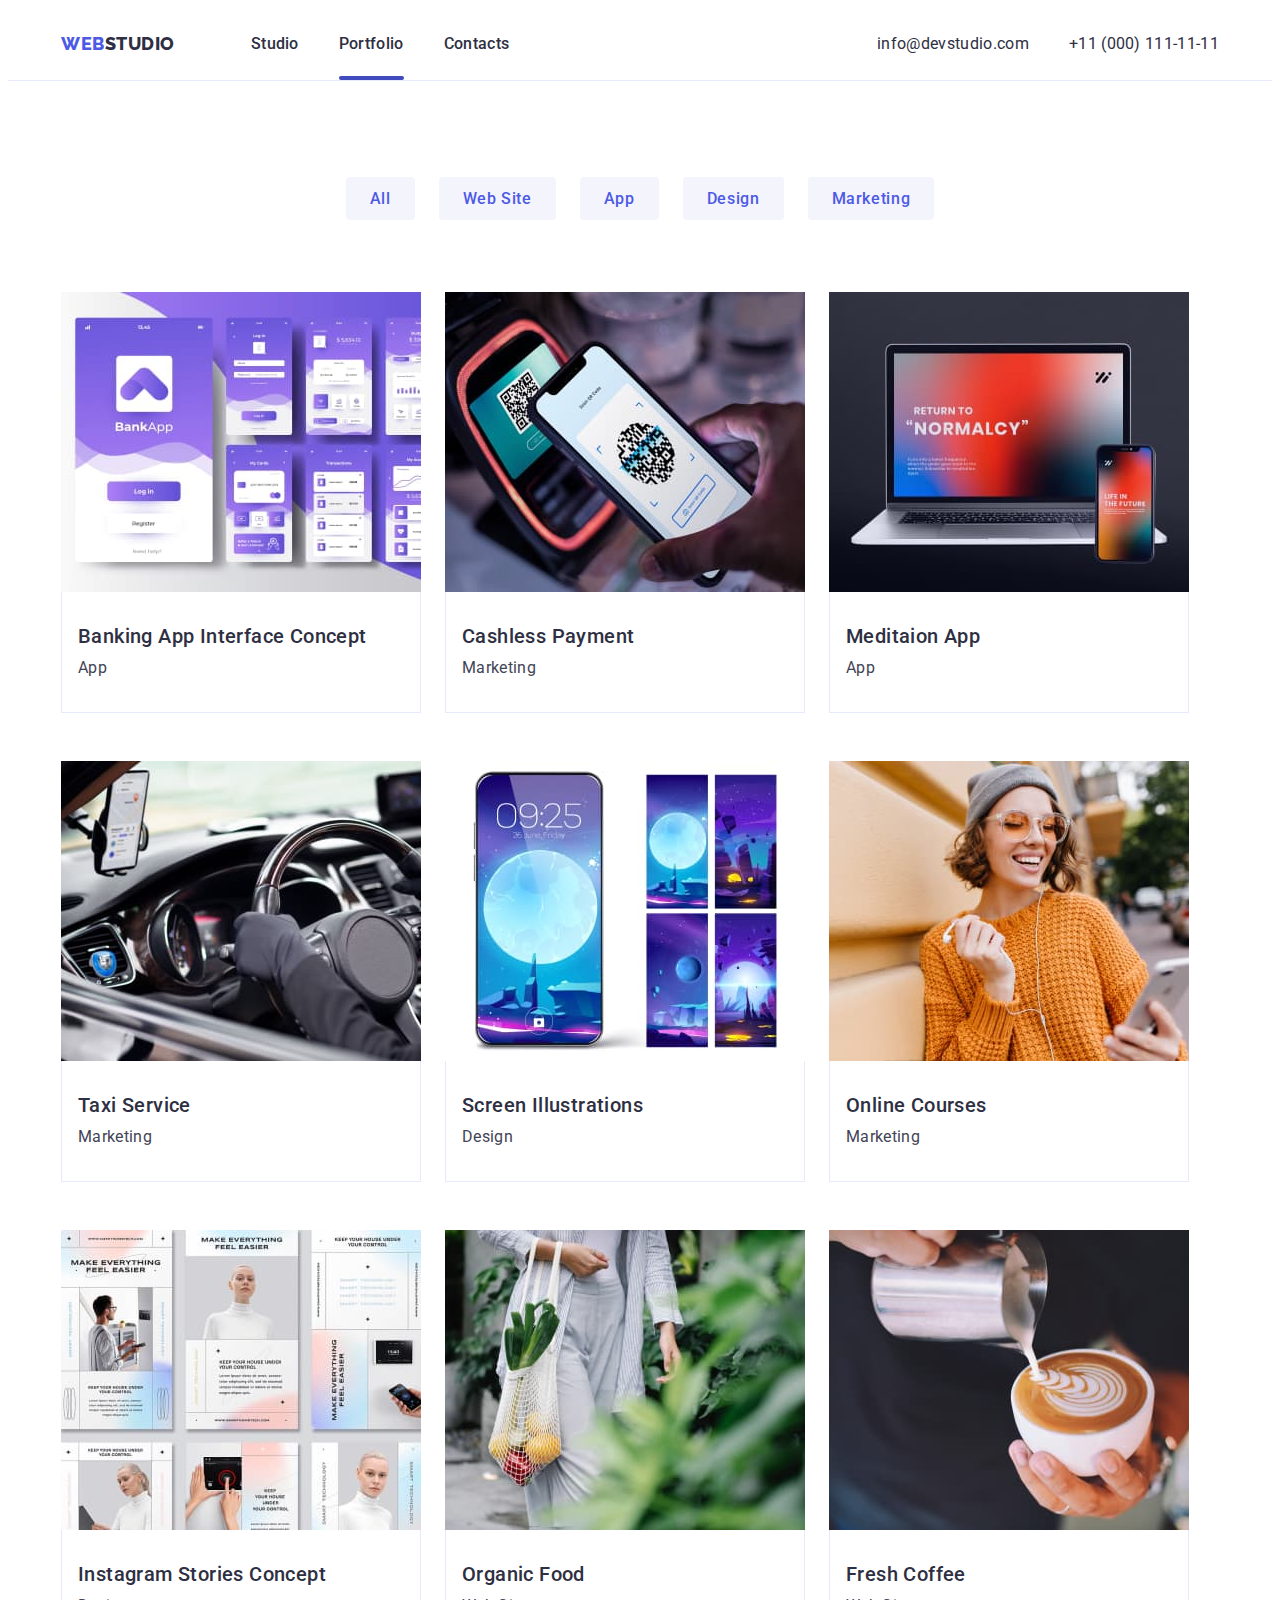
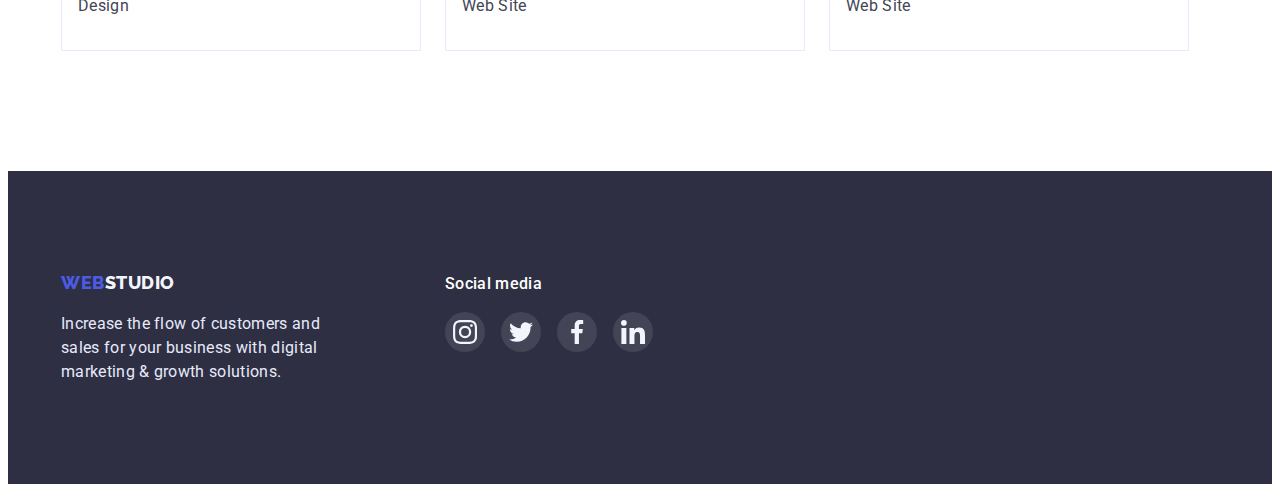
==== portfolio.html @ 54571c9c "Initial commit" ====
<!DOCTYPE html>
<html lang="en">
  <head>
    <meta charset="UTF-8" />
    <meta http-equiv="X-UA-Compatible" content="IE=edge" />
    <meta name="viewport" content="width=device-width, initial-scale=1.0" />

    <title>WebStudio</title>

    <link rel="preconnect" href="https://fonts.googleapis.com" />
    <link rel="preconnect" href="https://fonts.gstatic.com" crossorigin />
    <link
      href="https://fonts.googleapis.com/css2?family=Raleway:wght@800&family=Roboto:wght@400;500;700&display=swap"
      rel="stylesheet"
    />
    <link
      rel="stylesheet"
      href="https://cdnjs.cloudflare.com/ajax/libs/modern-normalize/1.1.0/modern-normalize.min.css"
      integrity="sha512-wpPYUAdjBVSE4KJnH1VR1HeZfpl1ub8YT/NKx4PuQ5NmX2tKuGu6U/JRp5y+Y8XG2tV+wKQpNHVUX03MfMFn9Q=="
      crossorigin="anonymous"
      referrerpolicy="no-referrer"
    />
    <link rel="stylesheet" href="./css/styles.css" />
  </head>

  <body>
    <!-- header -->
    <header class="header-section">
      <div class="header container">
        <nav class="header-nav">
          <a class="logo-header" href="./index.html"
            ><span class="logo-web">Web</span>Studio</a
          >
          <ul class="nav-list">
            <li><a class="nav-link" href="./index.html">Studio</a></li>
            <li>
              <a class="nav-link is-active" href="./portfolio.html"
                >Portfolio</a
              >
            </li>
            <li><a class="nav-link" href="#">Contacts</a></li>
          </ul>
        </nav>
        <address class="address">
          <ul class="address-list">
            <li>
              <a class="address-link" href="mailto:info@devstudio.com"
                >info@devstudio.com</a
              >
            </li>
            <li>
              <a class="address-link" href="tel:+110001111111"
                >+11 (000) 111-11-11</a
              >
            </li>
          </ul>
        </address>
      </div>
    </header>
    <main>
      <!-- portfolio -->
      <section class="switcher-section">
        <div class="container">
          <h1 class="visually-hidden">Our Products</h1>
          <!-- switecher -->
          <ul class="switcher">
            <li class="switcher-item">
              <button class="switcher-btn" type="button">All</button>
            </li>
            <li class="switcher-item">
              <button class="switcher-btn" type="button">Web Site</button>
            </li>
            <li class="switcher-item">
              <button class="switcher-btn" type="button">App</button>
            </li>
            <li class="switcher-item">
              <button class="switcher-btn" type="button">Design</button>
            </li>
            <li class="switcher-item">
              <button class="switcher-btn" type="button">Marketing</button>
            </li>
          </ul>
          <ul class="portfolio">
            <li class="portfolio-item">
              <a href="#" class="link-portfolio">
                <div class="card-img-hover-thomb">
                  <img
                    class="card-img"
                    src="./images/banking-app.jpg"
                    alt="Bank violet UI"
                    width="360"
                    height="300"
                  />
                  <div class="card-img-hover">
                    <p class="card-img-hover-text">
                      14 Stylish and User-Friendly App Design Concepts · Task
                      Manager App · Calorie Tracker App · Exotic Fruit Ecommerce
                      App · Cloud Storage App
                    </p>
                  </div>
                </div>
                <div class="portfolio-card-subscription">
                  <h2 class="section-subtitle">
                    Banking App Interface Concept
                  </h2>
                  <p class="portfolio-card-text">App</p>
                </div></a
              >
            </li>
            <li class="portfolio-item">
              <a href="#" class="link-portfolio">
                <div class="card-img-hover-thomb">
                  <img
                    class="card-img"
                    src="./images/payment.jpg"
                    alt="Cashless payment with
              smartphone"
                    width="360"
                    height="300"
                  />
                  <div class="card-img-hover">
                    <p class="card-img-hover-text">
                      14 Stylish and User-Friendly App Design Concepts · Task
                      Manager App · Calorie Tracker App · Exotic Fruit Ecommerce
                      App · Cloud Storage App
                    </p>
                  </div>
                </div>
                <div class="portfolio-card-subscription">
                  <h2 class="section-subtitle">Cashless Payment</h2>
                  <p>Marketing</p>
                </div></a
              >
            </li>
            <li class="portfolio-item">
              <a href="#" class="link-portfolio"
                ><div class="card-img-hover-thomb">
                  <img
                    class="card-img"
                    src="./images/meditation_app.jpg"
                    alt="Smartphone and laptop"
                    width="360"
                    height="300"
                  />
                  <div class="card-img-hover">
                    <p class="card-img-hover-text">
                      14 Stylish and User-Friendly App Design Concepts · Task
                      Manager App · Calorie Tracker App · Exotic Fruit Ecommerce
                      App · Cloud Storage App
                    </p>
                  </div>
                </div>
                <div class="portfolio-card-subscription">
                  <h2 class="section-subtitle">Meditaion App</h2>
                  <p>App</p>
                </div></a
              >
            </li>
            <li class="portfolio-item">
              <a href="#" class="link-portfolio">
                <div class="card-img-hover-thomb">
                  <img
                    class="card-img"
                    src="./images/taxi.jpg"
                    alt="Car interier"
                    width="360"
                    height="300"
                  />
                  <div class="card-img-hover">
                    <p class="card-img-hover-text">
                      14 Stylish and User-Friendly App Design Concepts · Task
                      Manager App · Calorie Tracker App · Exotic Fruit Ecommerce
                      App · Cloud Storage App
                    </p>
                  </div>
                </div>
                <div class="portfolio-card-subscription">
                  <h2 class="section-subtitle">Taxi Service</h2>
                  <p>Marketing</p>
                </div></a
              >
            </li>
            <li class="portfolio-item">
              <a href="#" class="link-portfolio">
                <div class="card-img-hover-thomb">
                  <img
                    class="card-img"
                    src="./images/illustration.jpg"
                    alt="Smartphone and four
              wallpappers"
                    width="360"
                    height="300"
                  />
                  <div class="card-img-hover">
                    <p class="card-img-hover-text">
                      14 Stylish and User-Friendly App Design Concepts · Task
                      Manager App · Calorie Tracker App · Exotic Fruit Ecommerce
                      App · Cloud Storage App
                    </p>
                  </div>
                </div>
                <div class="portfolio-card-subscription">
                  <h2 class="section-subtitle">Screen Illustrations</h2>
                  <p>Design</p>
                </div></a
              >
            </li>
            <li class="portfolio-item">
              <a href="#" class="link-portfolio">
                <div class="card-img-hover-thomb">
                  <img
                    class="card-img"
                    src="./images/courses.jpg"
                    alt="Smiling girl"
                    width="360"
                    height="300"
                  />
                  <div class="card-img-hover">
                    <p class="card-img-hover-text">
                      14 Stylish and User-Friendly App Design Concepts · Task
                      Manager App · Calorie Tracker App · Exotic Fruit Ecommerce
                      App · Cloud Storage App
                    </p>
                  </div>
                </div>
                <div class="portfolio-card-subscription">
                  <h2 class="section-subtitle">Online Courses</h2>
                  <p>Marketing</p>
                </div></a
              >
            </li>
            <li class="portfolio-item">
              <a href="#" class="link-portfolio">
                <div class="card-img-hover-thomb">
                  <img
                    class="card-img"
                    src="./images/instagram.jpg"
                    alt="Six instagram stories"
                    width="360"
                    height="300"
                  />
                  <div class="card-img-hover">
                    <p class="card-img-hover-text">
                      14 Stylish and User-Friendly App Design Concepts · Task
                      Manager App · Calorie Tracker App · Exotic Fruit Ecommerce
                      App · Cloud Storage App
                    </p>
                  </div>
                </div>
                <div class="portfolio-card-subscription">
                  <h2 class="section-subtitle">Instagram Stories Concept</h2>
                  <p>Design</p>
                </div></a
              >
            </li>
            <li class="portfolio-item">
              <a href="#" class="link-portfolio">
                <div class="card-img-hover-thomb">
                  <img
                    class="card-img"
                    src="./images/food.jpg"
                    alt="woman with fruits and
              vegetables"
                    width="360"
                    height="300"
                  />
                  <div class="card-img-hover">
                    <p class="card-img-hover-text">
                      14 Stylish and User-Friendly App Design Concepts · Task
                      Manager App · Calorie Tracker App · Exotic Fruit Ecommerce
                      App · Cloud Storage App
                    </p>
                  </div>
                </div>
                <div class="portfolio-card-subscription">
                  <h2 class="section-subtitle">Organic Food</h2>
                  <p>Web Site</p>
                </div></a
              >
            </li>
            <li class="portfolio-item">
              <a href="#" class="link-portfolio">
                <div class="card-img-hover-thomb">
                  <img
                    class="card-img"
                    src="./images/coffee.jpg"
                    alt="Coffee with milk"
                    width="360"
                    height="300"
                  />
                  <div class="card-img-hover">
                    <p class="card-img-hover-text">
                      14 Stylish and User-Friendly App Design Concepts · Task
                      Manager App · Calorie Tracker App · Exotic Fruit Ecommerce
                      App · Cloud Storage App
                    </p>
                  </div>
                </div>
                <div class="portfolio-card-subscription">
                  <h2 class="section-subtitle">Fresh Coffee</h2>
                  <p>Web Site</p>
                </div></a
              >
            </li>
          </ul>
        </div>
      </section>
    </main>
    <!-- footer -->
    <footer class="footer-section">
      <div class="container footer-blocks">
        <div class="footer-studio">
          <a class="logo-footer logo-header" href="./index.html"
            ><span class="logo-web">Web</span>Studio</a
          >
          <p class="footer-text">
            Increase the flow of customers and sales for your business with
            digital marketing & growth solutions.
          </p>
        </div>

        <div class="footer-social">
          <p class="footer-social-discription">Social media</p>
          <ul class="social-links footer-social-gap">
            <li class="social-icon">
              <a
                href="https://www.instagram.com/"
                target="_blank"
                rel="noopener noreferrer"
                class="social-icon-link footer-social-icon"
              >
                <svg class="social-icon-pic" width="24" height="24">
                  <use href="./images/icons.svg#icon-instagram"></use>
                </svg>
              </a>
            </li>
            <li class="social-icon">
              <a
                href="https://www.twitter.com/"
                target="_blank"
                rel="noopener noreferrer"
                class="social-icon-link footer-social-icon"
              >
                <svg class="social-icon-pic" width="24" height="24">
                  <use href="./images/icons.svg#icon-twitter"></use>
                </svg>
              </a>
            </li>
            <li class="social-icon">
              <a
                href="https://www.facebook.com/"
                target="_blank"
                rel="noopener noreferrer"
                class="social-icon-link footer-social-icon"
              >
                <svg class="social-icon-pic" width="24" height="24">
                  <use href="./images/icons.svg#icon-facebook"></use>
                </svg>
              </a>
            </li>
            <li class="social-icon">
              <a
                href="https://www.linkedin.com/"
                target="_blank"
                rel="noopener noreferrer"
                class="social-icon-link footer-social-icon"
              >
                <svg class="social-icon-pic" width="24" height="24">
                  <use href="./images/icons.svg#icon-linkedin"></use>
                </svg>
              </a>
            </li>
          </ul>
        </div>
      </div>
    </footer>
  </body>
</html>
---- css/styles.css ----
body {
    background-color: var(--color-alternative);
    color: var(--color-text);
    line-height: 1.5;
    font-family: 'Roboto', sans-serif;
}

h1,
h2,
h3,
h4,
h5,
h6,
p {
    margin: 0;
    padding: 0;
}

ul {
    list-style: none;
    margin: 0;
    padding: 0;
}

p {
    letter-spacing: 0.02em
}

:root {
    --color-text: #434455;
    --color-main: #4D5AE5;
    --color-hover: #404BBF;
    --color-text-accent: #2E2F42;
    --color-text-unaccent: #F4F4FD;
    --color-alternative: #fff;
    --transition-type: cubic-bezier(0.4, 0, 0.2, 1);
}

/* common styles */

.container {
    width: 1158px;
    margin: 0px auto;
    padding: 0px 15px;
    /* outline: 1px dotted tomato; */
}

.section-subtitle {
    font-weight: 500;
    font-size: 20px;
    line-height: 1.2;
    color: var(--color-text-accent);
    letter-spacing: 0.02em;
    margin-bottom: 8px;
}

.section-title {
    margin-bottom: 72px;
    font-size: 36px;
    line-height: 1.11;
    text-align: center;
    text-transform: capitalize;
    color: var(--color-text-accent);
    letter-spacing: 0.02em;
}

.card-img {
    max-width: 100%;
    display: block;
}

.social-links {
    display: flex;
    gap: 24px;
}

.social-icon {
    height: 40px;
    width: 40px;

}

.social-icon-pic {
    fill: var(--color-text-unaccent);
}

.social-icon-link {
    width: 100%;
    background-color: var(--color-main);
    border-radius: 50%;
    height: 100%;
    display: flex;
    justify-content: center;
    align-items: center;
    transition: background-color;
    transition-duration: 250ms;
    transition-timing-function: var(--transition-type);
}

.social-icon-link:hover,
.social-icon-link:focus {
    background-color: var(--color-hover);
    outline: none;
}


/* header */

.logo-web {
    color: var(--color-main)
}

.logo-header {
    font-family: 'Raleway', sans-serif;
    font-weight: 800;
    font-size: 18px;
    line-height: 1.33;
    letter-spacing: 0.03em;
    text-transform: uppercase;
    text-decoration: none;
    color: var(--color-text-accent);
    margin-right: 76px;
}

.header-section {
    border-bottom: 1px solid #E7E9FC;
}

.header {
    display: flex;
    align-items: center;
}

.header-nav {
    display: flex;
    align-items: center;
}

.nav-list {
    display: flex;
}

.nav-list li:not(:last-child) {
    margin-right: 40px;
}

.nav-link {
    padding: 24px 0px;
    position: relative;
    display: block;
    font-weight: 500;
    color: var(--color-text-accent);
    text-decoration: none;
    letter-spacing: 0.02em;
    transition: color;
    transition-duration: 250ms;
    transition-timing-function: var(--transition-type);
}

.is-active::after {
    content: '';
    margin-top: 20px;
    display: block;
    width: 100%;
    height: 4px;
    border-radius: 3px;
    position: absolute;
    background-color: var(--color-hover);
}

.nav-link:hover,
.nav-link:focus {
    color: var(--color-hover);
    outline: none;
}

.address-link {
    text-decoration: none;
    color: var(--color-text-accent);
    font-style: normal;
    letter-spacing: 0.02em;
    transition: color;
    transition-duration: 250ms;
    transition-timing-function: var(--transition-type);
}

.address-list {
    display: flex;
}

.address li:not(:last-child) {
    margin-right: 40px;
    outline: none;
}

.address {
    font-style: normal;
    margin-left: auto;
}

.address-link:hover,
.address-link:focus {
    color: var(--color-hover);
    outline: none;

}

/* hero */

.hero-section {
    background-image: linear-gradient(rgba(46, 47, 66, 0.7), rgba(46, 47, 66, 0.7)),
        url(../images/people-office.jpg);
    background-position: center;
    background-repeat: no-repeat;
    max-width: 1440px;
    object-fit: contain;
    margin-left: auto;
    margin-right: auto;
    padding: 188px 0px;
    text-align: center;
}

.hero-header {
    margin: 0px auto 48px;
    font-size: 56px;
    line-height: 1.07;
    letter-spacing: 0.02em;
    color: var(--color-alternative);
    max-width: 496px;
}

.hero-btn {
    font-weight: 500;
    letter-spacing: 0.04em;
    color: var(--color-alternative);
    background-color: var(--color-main);
    cursor: pointer;
    border-width: 0;
    width: 169px;
    height: 56px;
    border-radius: 4px;
    font-family: inherit;
    transition: background-color;
    transition-duration: 250ms;
    transition-timing-function: var(--transition-type);

}

.hero-btn:hover,
.hero-btn:focus {
    background-color: var(--color-hover);
    outline: none;
}

/* Features */

.visually-hidden {
    position: absolute;
    width: 1px;
    height: 1px;
    margin: -1px;
    border: 0;
    padding: 0;

    white-space: nowrap;
    clip-path: inset(100%);
    clip: rect(0 0 0 0);
    overflow: hidden;
}

.features {
    padding-top: 120px;
    padding-bottom: 120px;
}

.features-list {
    display: flex;
    justify-content: space-between;
}

.features-item {
    flex-basis: calc((100% - 24px * 3) / 4)
}

.features-icon {
    height: 112px;
    width: 100%;
    display: flex;
    justify-content: center;
    align-items: center;
    background: #F4F4FD;
    border-radius: 4px;
    margin-bottom: 8px;
}

/* doing */
.doing-section {
    padding-bottom: 120px;
}


.doing-container {
    display: flex;
    justify-content: space-between;
}


/* team */
.team-section {
    background-color: var(--color-text-unaccent);
    padding-top: 120px;
    padding-bottom: 120px;

}

.team-container {
    display: flex;
    justify-content: space-between;
}

.team-card {
    border-radius: 4px;
    background-color: var(--color-alternative);
    box-shadow: 0px 1px 6px rgba(46, 47, 66, 0.08), 0px 1px 1px rgba(46, 47, 66, 0.16), 0px 2px 1px rgba(46, 47, 66, 0.08);
    border-radius: 0px 0px 4px 4px;
}


.team-card-description {
    padding: 32px 16px;
    text-align: center;
}

.team-card-social {
    display: flex;
}

.team-card-social {
    display: flex;
    padding-top: 8px;
    justify-content: space-between;
}

.team-card-profession {
    margin-bottom: 8px;
}


/* custumers */
.custumers-section {
    padding-top: 120px;
    padding-bottom: 120px;
}

.custumers {
    display: flex;
    justify-content: space-between;
}

.custumers-icon {
    width: 168px;
    height: 88px;
}

.custumers-icon-link {
    height: 100%;
    width: 100%;
    display: flex;
    border-radius: 4px;
    border: 1px solid #8E8F99;
    justify-content: center;
    align-items: center;
    transition: border-color;
    transition-duration: 250ms;
    transition-timing-function: var(--transition-type);

}

.custumers-icon-pic {
    fill: #8E8F99;
    transition: fill;
    transition-duration: 250ms;
    transition-timing-function: var(--transition-type);
}

.custumers-icon-link:hover,
.custumers-icon-link:focus {
    border-color: var(--color-hover);
    outline: none;
}

.custumers-icon-link:hover .custumers-icon-pic,
.custumers-icon-link:focus .custumers-icon-pic {
    fill: var(--color-hover);
    outline: none;
}

/* switcher */
.switcher-section {
    padding-top: 96px;
    padding-bottom: 120px;
}

.switcher {
    display: flex;
    justify-content: center;
    margin-bottom: 72px;
}

.switcher-btn {
    padding: 12px 24px;
    font-weight: 500;
    background-color: var(--color-text-unaccent);
    font-size: 16px;
    letter-spacing: 0.04em;
    color: var(--color-main);
    cursor: pointer;
    border-radius: 4px;
    border-width: 0;
    font-family: inherit;
    transition: color, box-shadow, background-color;
    transition-duration: 250ms;
    transition-timing-function: var(--transition-type);
}

.switcher-item:not(:last-child) {
    margin-right: 24px;
    outline: none;
}

.switcher-btn:hover,
.switcher-btn:focus {
    box-shadow: 0 2px 4px 0 rgba(0, 0, 0, 0.2), 0 3px 8px 0 rgba(0, 0, 0, 0.19);
    box-shadow: 0px 3px 1px rgba(0, 0, 0, 0.1), 0px 2px 1px rgba(0, 0, 0, 0.08), 0px 2px 2px rgba(0, 0, 0, 0.12);
    background-color: var(--color-hover);
    color: var(--color-text-unaccent);
    outline: none;
}

/* portfolio */
.portfolio {
    display: flex;
    flex-wrap: wrap;
    gap: 48px 24px;
}


.link-portfolio {
    display: block;
    height: 100%;
    width: 100%;
    text-decoration: none;
    color: inherit;
    transition: box-shadow;
    transition-duration: 250ms;
    transition-timing-function: var(--transition-type);
}

.portfolio-card-subscription {
    padding: 32px 0px 32px 16px;
    border: 1px solid #E7E9FC;

    border-top: none;
}

.link-portfolio:hover,
.link-portfolio:focus {
    box-shadow: 0px 1px 6px rgba(46, 47, 66, 0.08), 0px 1px 1px rgba(46, 47, 66, 0.16), 0px 2px 1px rgba(46, 47, 66, 0.08);
    outline: none;
}

.card-img-hover-thomb {
    position: relative;
    overflow: hidden;
}

.card-img-hover {
    position: absolute;
    height: 100%;
    width: 100%;
    background-color: var(--color-main);
    padding-top: 40px;
    padding-left: 32px;
    padding-right: 32px;

    transition: transform;
    transition-duration: 250ms;
    transition-timing-function: var(--transition-type);
}


.card-img-hover-text {
    color: var(--color-text-unaccent);
    font-weight: 400;
    font-size: 16px;
    line-height: 24px;
    line-height: 1.5;
    letter-spacing: 0.02em;
}

.link-portfolio:hover .card-img-hover,
.link-portfolio:focus .card-img-hover {
    transform: translateY(-100%);
}

/* footer */
.footer-section {
    background-color: var(--color-text-accent);
    padding-top: 100px;
    padding-bottom: 100px;
}

.footer-blocks {
    display: flex;
    align-items: baseline;
}


.logo-footer {
    color: var(--color-text-unaccent);
}

.footer-text {
    max-width: 264px;
    margin-top: 16px;
    color: #E7E9FC;

}

.footer-studio {
    margin-right: 120px;
}



.footer-social-gap {
    gap: 16px
}

.footer-social-discription {
    color: var(--color-alternative);
    margin-bottom: 16px;
    font-weight: 500;
}

.footer-social-icon {
    background-color: rgba(256, 256, 256, 0.1);
}

.footer-social-icon:hover,
.footer-social-icon:focus {
    background-color: #31D0AA;
    outline: none;
}

/* backdrop */
.backdrop {
    position: fixed;
    top: 0;
    right: 0;
    width: 100%;
    height: 100%;
    background: rgba(46, 47, 66, 0.4);
    transition: transform;
    transition-duration: 250ms;
    transition-timing-function: var(--transition-type);
}


.modal {
    position: absolute;
    top: 50%;
    left: 50%;
    transform: translate(-50%, -50%);

    width: 408px;
    height: 576px;
    border-radius: 4px;
    padding: 24px;
    background-color: var(--color-alternative);
    box-shadow: 0px 1px 1px rgba(0, 0, 0, 0.14), 0px 1px 3px rgba(0, 0, 0, 0.12), 0px 2px 1px rgba(0, 0, 0, 0.2);

    /* transform: rotate(15deg);
    transition: transform;
    transition-duration: 250ms;
    transition-timing-function: var(--transition-type); */

}

.backdrop.is-hidden {
    opacity: 0;
    pointer-events: none;
}

.close-btn {
    display: flex;
    height: 24px;
    width: 24px;
    border-radius: 50%;
    border: 1px solid rgba(46, 47, 66, 0.1);
    margin-left: auto;
    justify-content: center;
    align-content: center;
    cursor: pointer;
}

.close-btn-pic {
    display: block;
}
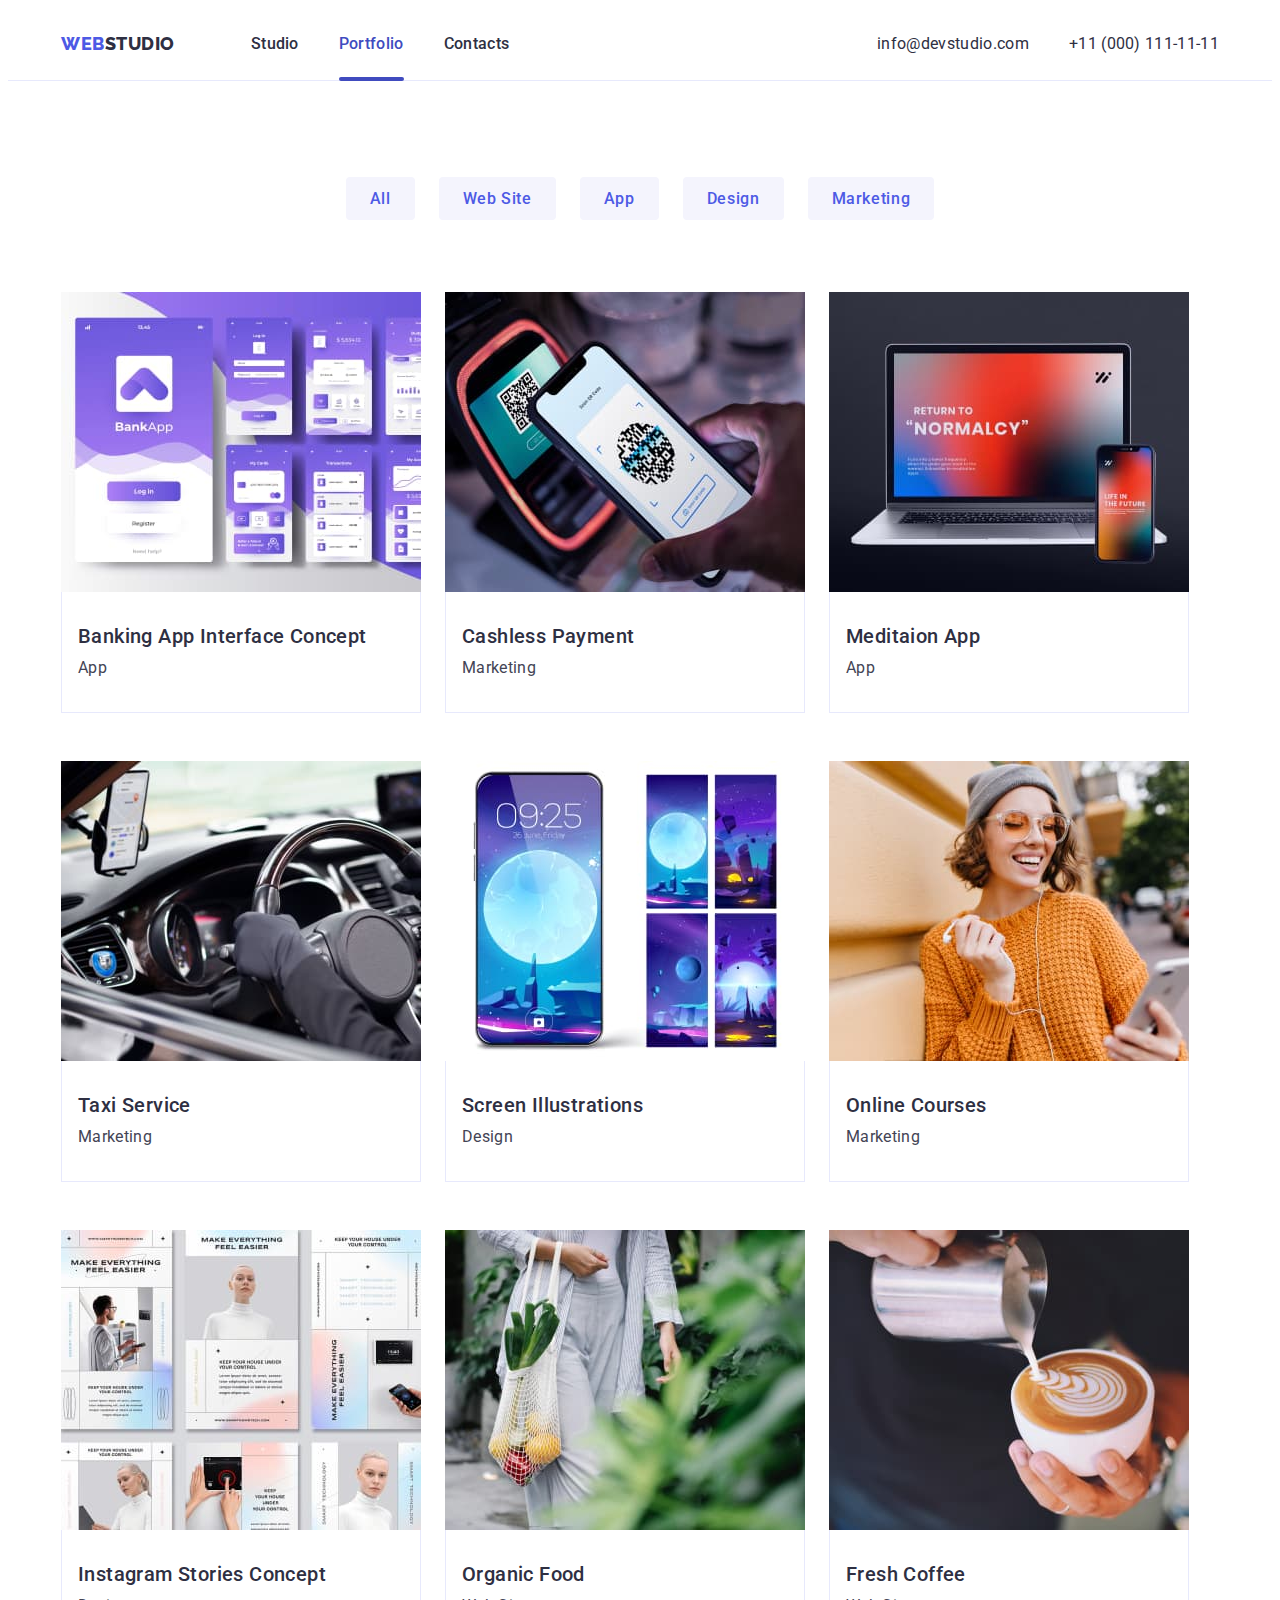
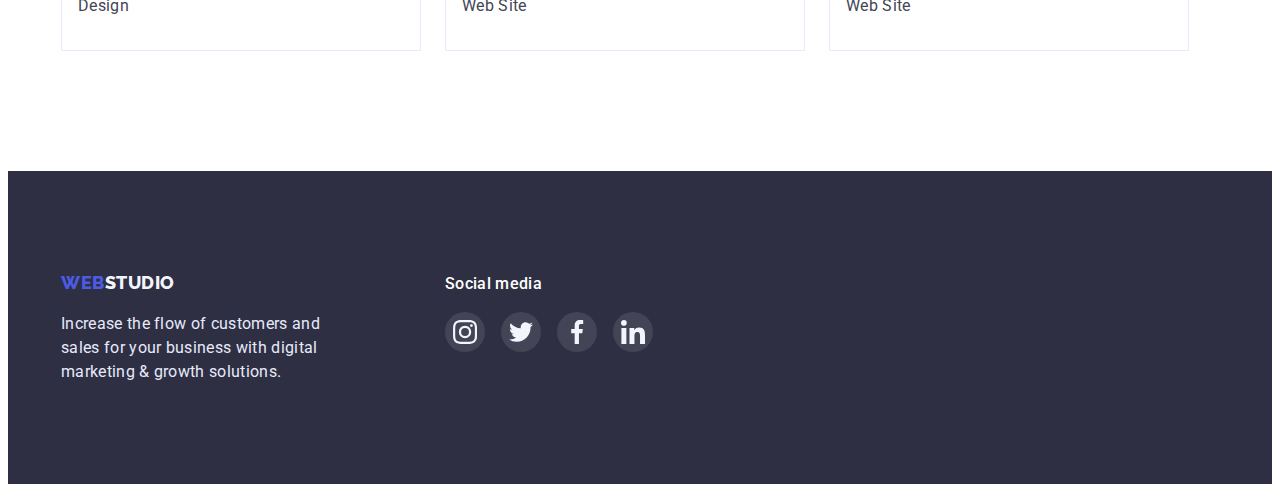
==== commit 39b7d200: "edited" ====
--- a/portfolio.html
+++ b/portfolio.html
@@ -91,13 +91,12 @@
                     width="360"
                     height="300"
                   />
-                  <div class="card-img-hover">
-                    <p class="card-img-hover-text">
-                      14 Stylish and User-Friendly App Design Concepts · Task
-                      Manager App · Calorie Tracker App · Exotic Fruit Ecommerce
-                      App · Cloud Storage App
-                    </p>
-                  </div>
+
+                  <p class="card-img-hover">
+                    14 Stylish and User-Friendly App Design Concepts · Task
+                    Manager App · Calorie Tracker App · Exotic Fruit Ecommerce
+                    App · Cloud Storage App
+                  </p>
                 </div>
                 <div class="portfolio-card-subscription">
                   <h2 class="section-subtitle">
@@ -118,13 +117,11 @@
                     width="360"
                     height="300"
                   />
-                  <div class="card-img-hover">
-                    <p class="card-img-hover-text">
-                      14 Stylish and User-Friendly App Design Concepts · Task
-                      Manager App · Calorie Tracker App · Exotic Fruit Ecommerce
-                      App · Cloud Storage App
-                    </p>
-                  </div>
+                  <p class="card-img-hover">
+                    14 Stylish and User-Friendly App Design Concepts · Task
+                    Manager App · Calorie Tracker App · Exotic Fruit Ecommerce
+                    App · Cloud Storage App
+                  </p>
                 </div>
                 <div class="portfolio-card-subscription">
                   <h2 class="section-subtitle">Cashless Payment</h2>
@@ -142,13 +139,11 @@
                     width="360"
                     height="300"
                   />
-                  <div class="card-img-hover">
-                    <p class="card-img-hover-text">
-                      14 Stylish and User-Friendly App Design Concepts · Task
-                      Manager App · Calorie Tracker App · Exotic Fruit Ecommerce
-                      App · Cloud Storage App
-                    </p>
-                  </div>
+                  <p class="card-img-hover">
+                    14 Stylish and User-Friendly App Design Concepts · Task
+                    Manager App · Calorie Tracker App · Exotic Fruit Ecommerce
+                    App · Cloud Storage App
+                  </p>
                 </div>
                 <div class="portfolio-card-subscription">
                   <h2 class="section-subtitle">Meditaion App</h2>
@@ -166,13 +161,11 @@
                     width="360"
                     height="300"
                   />
-                  <div class="card-img-hover">
-                    <p class="card-img-hover-text">
-                      14 Stylish and User-Friendly App Design Concepts · Task
-                      Manager App · Calorie Tracker App · Exotic Fruit Ecommerce
-                      App · Cloud Storage App
-                    </p>
-                  </div>
+                  <p class="card-img-hover">
+                    14 Stylish and User-Friendly App Design Concepts · Task
+                    Manager App · Calorie Tracker App · Exotic Fruit Ecommerce
+                    App · Cloud Storage App
+                  </p>
                 </div>
                 <div class="portfolio-card-subscription">
                   <h2 class="section-subtitle">Taxi Service</h2>
@@ -191,13 +184,11 @@
                     width="360"
                     height="300"
                   />
-                  <div class="card-img-hover">
-                    <p class="card-img-hover-text">
-                      14 Stylish and User-Friendly App Design Concepts · Task
-                      Manager App · Calorie Tracker App · Exotic Fruit Ecommerce
-                      App · Cloud Storage App
-                    </p>
-                  </div>
+                  <p class="card-img-hover">
+                    14 Stylish and User-Friendly App Design Concepts · Task
+                    Manager App · Calorie Tracker App · Exotic Fruit Ecommerce
+                    App · Cloud Storage App
+                  </p>
                 </div>
                 <div class="portfolio-card-subscription">
                   <h2 class="section-subtitle">Screen Illustrations</h2>
@@ -215,13 +206,11 @@
                     width="360"
                     height="300"
                   />
-                  <div class="card-img-hover">
-                    <p class="card-img-hover-text">
-                      14 Stylish and User-Friendly App Design Concepts · Task
-                      Manager App · Calorie Tracker App · Exotic Fruit Ecommerce
-                      App · Cloud Storage App
-                    </p>
-                  </div>
+                  <p class="card-img-hover">
+                    14 Stylish and User-Friendly App Design Concepts · Task
+                    Manager App · Calorie Tracker App · Exotic Fruit Ecommerce
+                    App · Cloud Storage App
+                  </p>
                 </div>
                 <div class="portfolio-card-subscription">
                   <h2 class="section-subtitle">Online Courses</h2>
@@ -239,13 +228,11 @@
                     width="360"
                     height="300"
                   />
-                  <div class="card-img-hover">
-                    <p class="card-img-hover-text">
-                      14 Stylish and User-Friendly App Design Concepts · Task
-                      Manager App · Calorie Tracker App · Exotic Fruit Ecommerce
-                      App · Cloud Storage App
-                    </p>
-                  </div>
+                  <p class="card-img-hover">
+                    14 Stylish and User-Friendly App Design Concepts · Task
+                    Manager App · Calorie Tracker App · Exotic Fruit Ecommerce
+                    App · Cloud Storage App
+                  </p>
                 </div>
                 <div class="portfolio-card-subscription">
                   <h2 class="section-subtitle">Instagram Stories Concept</h2>
@@ -264,13 +251,11 @@
                     width="360"
                     height="300"
                   />
-                  <div class="card-img-hover">
-                    <p class="card-img-hover-text">
-                      14 Stylish and User-Friendly App Design Concepts · Task
-                      Manager App · Calorie Tracker App · Exotic Fruit Ecommerce
-                      App · Cloud Storage App
-                    </p>
-                  </div>
+                  <p class="card-img-hover">
+                    14 Stylish and User-Friendly App Design Concepts · Task
+                    Manager App · Calorie Tracker App · Exotic Fruit Ecommerce
+                    App · Cloud Storage App
+                  </p>
                 </div>
                 <div class="portfolio-card-subscription">
                   <h2 class="section-subtitle">Organic Food</h2>
@@ -288,13 +273,11 @@
                     width="360"
                     height="300"
                   />
-                  <div class="card-img-hover">
-                    <p class="card-img-hover-text">
-                      14 Stylish and User-Friendly App Design Concepts · Task
-                      Manager App · Calorie Tracker App · Exotic Fruit Ecommerce
-                      App · Cloud Storage App
-                    </p>
-                  </div>
+                  <p class="card-img-hover">
+                    14 Stylish and User-Friendly App Design Concepts · Task
+                    Manager App · Calorie Tracker App · Exotic Fruit Ecommerce
+                    App · Cloud Storage App
+                  </p>
                 </div>
                 <div class="portfolio-card-subscription">
                   <h2 class="section-subtitle">Fresh Coffee</h2>
--- a/css/styles.css
+++ b/css/styles.css
@@ -157,9 +157,13 @@
     transition-timing-function: var(--transition-type);
 }
 
+.is-active {
+    color: var(--color-hover);
+}
+
 .is-active::after {
     content: '';
-    margin-top: 20px;
+    bottom: -1px;
     display: block;
     width: 100%;
     height: 4px;
@@ -479,24 +483,21 @@
     height: 100%;
     width: 100%;
     background-color: var(--color-main);
-    padding-top: 40px;
-    padding-left: 32px;
-    padding-right: 32px;
-
-    transition: transform;
-    transition-duration: 250ms;
-    transition-timing-function: var(--transition-type);
-}
-
-
-.card-img-hover-text {
+    padding: 40px 32px;
+
     color: var(--color-text-unaccent);
     font-weight: 400;
     font-size: 16px;
     line-height: 24px;
     line-height: 1.5;
     letter-spacing: 0.02em;
-}
+
+    transition: transform;
+    transition-duration: 250ms;
+    transition-timing-function: var(--transition-type);
+}
+
+
 
 .link-portfolio:hover .card-img-hover,
 .link-portfolio:focus .card-img-hover {
@@ -554,6 +555,12 @@
 }
 
 /* backdrop */
+.backdrop.is-hidden {
+    opacity: 0;
+    pointer-events: none;
+    visibility: hidden;
+}
+
 .backdrop {
     position: fixed;
     top: 0;
@@ -561,11 +568,15 @@
     width: 100%;
     height: 100%;
     background: rgba(46, 47, 66, 0.4);
-    transition: transform;
-    transition-duration: 250ms;
-    transition-timing-function: var(--transition-type);
-}
-
+    opacity: 1;
+    transition: opacity 250ms cubic-bezier(0.4, 0, 0.2, 1);
+
+}
+
+
+.backdrop.is-hidden .modal {
+    transform: translate(-50%, -50%) scale(1.1);
+}
 
 .modal {
     position: absolute;
@@ -580,30 +591,40 @@
     background-color: var(--color-alternative);
     box-shadow: 0px 1px 1px rgba(0, 0, 0, 0.14), 0px 1px 3px rgba(0, 0, 0, 0.12), 0px 2px 1px rgba(0, 0, 0, 0.2);
 
-    /* transform: rotate(15deg);
-    transition: transform;
-    transition-duration: 250ms;
-    transition-timing-function: var(--transition-type); */
-
-}
-
-.backdrop.is-hidden {
-    opacity: 0;
-    pointer-events: none;
-}
+    transform: translate(-50%, -50%) scale(1);
+    transition: transform 250ms var(--transition-type);
+}
+
 
 .close-btn {
-    display: flex;
     height: 24px;
     width: 24px;
     border-radius: 50%;
     border: 1px solid rgba(46, 47, 66, 0.1);
     margin-left: auto;
+    display: flex;
     justify-content: center;
-    align-content: center;
+    align-items: center;
     cursor: pointer;
+
+
+    transition: background 250ms var(--transition-type);
+
 }
 
 .close-btn-pic {
-    display: block;
+    fill: #2E2F42;
+    transition: fill 250ms var(--transition-type);
+
+}
+
+.close-btn:hover,
+.close-btn:focus {
+    background-color: var(--color-hover);
+    border: none;
+}
+
+.close-btn:hover .close-btn-pic,
+.close-btn:focus .close-btn-pic {
+    fill: var(--color-alternative);
 }